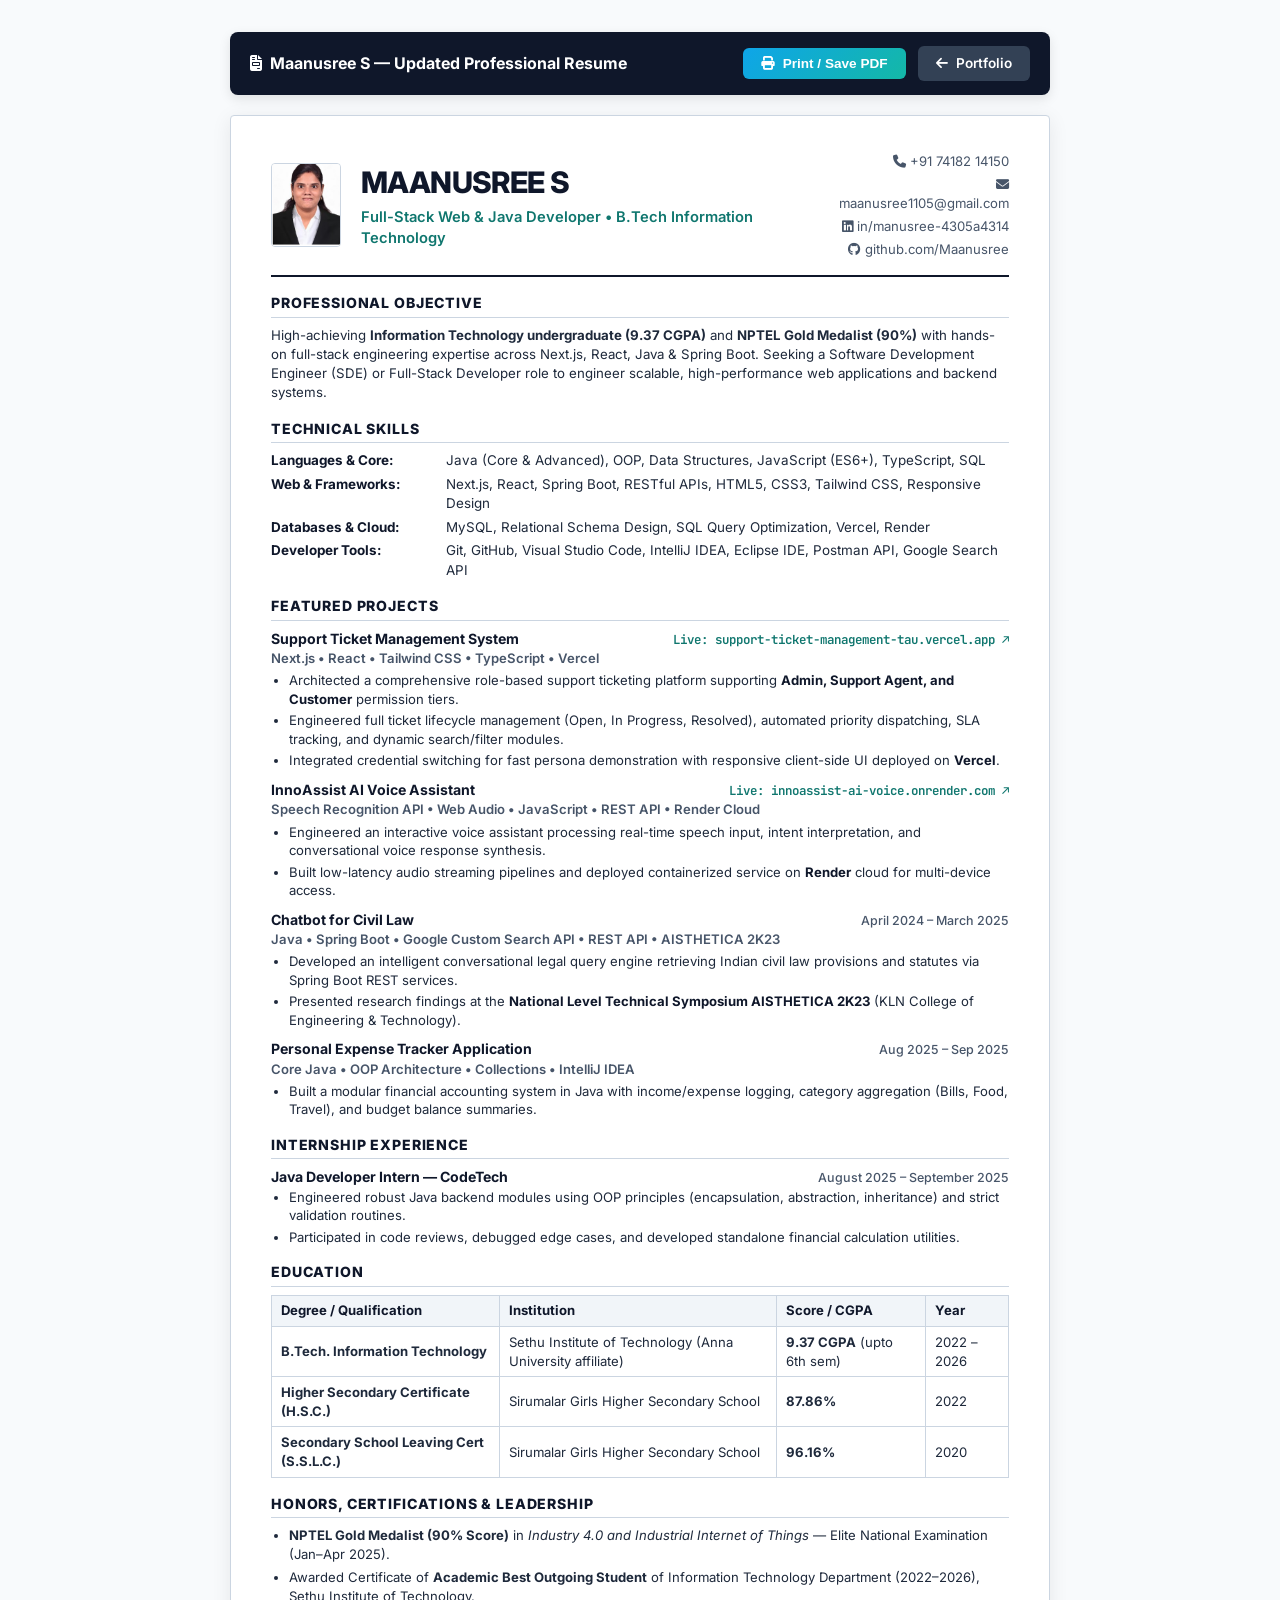
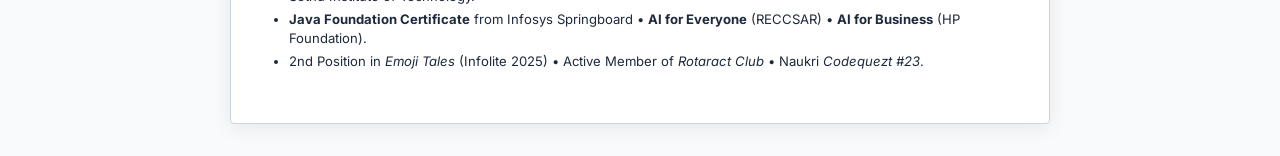
==== resume.html @ 2fc5719e "Add portfolio website" ====
<!DOCTYPE html>
<html lang="en">
<head>
  <meta charset="UTF-8">
  <meta name="viewport" content="width=device-width, initial-scale=1.0">
  <title>Maanusree S — Resume</title>
  <link rel="icon" type="image/svg+xml" href="assets/favicon.svg">
  <link rel="preconnect" href="https://fonts.googleapis.com">
  <link rel="preconnect" href="https://fonts.gstatic.com" crossorigin>
  <link href="https://fonts.googleapis.com/css2?family=Inter:wght@300;400;500;600;700;800&family=JetBrains+Mono:wght@400;500;600&display=swap" rel="stylesheet">
  <link rel="stylesheet" href="https://cdnjs.cloudflare.com/ajax/libs/font-awesome/6.5.1/css/all.min.css">
  <style>
    :root {
      --primary: #0f172a;
      --accent: #0f766e;
      --text: #1e293b;
      --text-muted: #475569;
      --border: #cbd5e1;
      --bg: #f8fafc;
      --paper-bg: #ffffff;
    }

    * {
      box-sizing: border-box;
      margin: 0;
      padding: 0;
    }

    body {
      font-family: 'Inter', system-ui, -apple-system, sans-serif;
      background-color: var(--bg);
      color: var(--text);
      line-height: 1.45;
      padding: 2rem 1rem;
    }

    .toolbar {
      max-width: 820px;
      margin: 0 auto 1.25rem auto;
      display: flex;
      justify-content: space-between;
      align-items: center;
      background: #0f172a;
      color: #ffffff;
      padding: 0.85rem 1.25rem;
      border-radius: 8px;
      box-shadow: 0 4px 12px rgba(0, 0, 0, 0.1);
    }

    .toolbar h1 {
      font-size: 1rem;
      font-weight: 700;
      display: flex;
      align-items: center;
      gap: 0.5rem;
    }

    .toolbar-btn {
      background: linear-gradient(135deg, #0ea5e9 0%, #14b8a6 100%);
      color: #ffffff;
      border: none;
      padding: 0.5rem 1.15rem;
      border-radius: 6px;
      font-weight: 600;
      font-size: 0.85rem;
      cursor: pointer;
      display: inline-flex;
      align-items: center;
      gap: 0.45rem;
      transition: opacity 0.2s;
      text-decoration: none;
    }

    .toolbar-btn:hover {
      opacity: 0.9;
    }

    /* Resume A4 Sheet */
    .resume-sheet {
      max-width: 820px;
      margin: 0 auto;
      background: var(--paper-bg);
      padding: 2.25rem 2.5rem;
      box-shadow: 0 4px 20px rgba(0, 0, 0, 0.08);
      border-radius: 4px;
      border: 1px solid var(--border);
    }

    /* Header */
    .header {
      display: flex;
      justify-content: space-between;
      align-items: center;
      border-bottom: 2px solid var(--primary);
      padding-bottom: 1rem;
      margin-bottom: 1rem;
    }

    .header-left {
      display: flex;
      align-items: center;
      gap: 1.25rem;
    }

    .header-photo {
      width: 72px;
      height: 84px;
      object-fit: cover;
      object-position: center top;
      border-radius: 4px;
      border: 1.5px solid var(--border);
    }

    .name {
      font-size: 1.85rem;
      font-weight: 800;
      color: var(--primary);
      letter-spacing: -0.02em;
    }

    .subtitle {
      font-size: 0.92rem;
      font-weight: 600;
      color: var(--accent);
      margin-top: 0.15rem;
    }

    .contact-block {
      text-align: right;
      font-size: 0.82rem;
      color: var(--text-muted);
      display: flex;
      flex-direction: column;
      gap: 0.25rem;
    }

    .contact-block a {
      color: inherit;
      text-decoration: none;
    }

    .contact-block a:hover {
      color: var(--accent);
    }

    /* Section Styling */
    .section {
      margin-bottom: 1rem;
    }

    .section-title {
      font-size: 0.88rem;
      font-weight: 800;
      text-transform: uppercase;
      letter-spacing: 0.06em;
      color: var(--primary);
      border-bottom: 1px solid var(--border);
      padding-bottom: 0.2rem;
      margin-bottom: 0.5rem;
      display: flex;
      justify-content: space-between;
    }

    /* Technical Skills Table */
    .skills-grid {
      display: flex;
      flex-direction: column;
      gap: 0.25rem;
      font-size: 0.84rem;
    }

    .skill-row {
      display: flex;
    }

    .skill-category {
      width: 175px;
      font-weight: 700;
      color: var(--primary);
      flex-shrink: 0;
    }

    .skill-items {
      color: var(--text);
    }

    /* Entries (Projects, Experience, Education) */
    .entry {
      margin-bottom: 0.65rem;
    }

    .entry:last-child {
      margin-bottom: 0;
    }

    .entry-header {
      display: flex;
      justify-content: space-between;
      align-items: baseline;
      font-size: 0.88rem;
    }

    .entry-title {
      font-weight: 700;
      color: var(--primary);
    }

    .entry-link {
      font-size: 0.78rem;
      font-family: 'JetBrains Mono', monospace;
      color: var(--accent);
      text-decoration: none;
      font-weight: 600;
    }

    .entry-link:hover {
      text-decoration: underline;
    }

    .entry-date {
      font-size: 0.78rem;
      color: var(--text-muted);
      font-weight: 500;
    }

    .entry-subtitle {
      font-size: 0.82rem;
      font-weight: 600;
      color: var(--text-muted);
      margin-bottom: 0.2rem;
    }

    .bullet-list {
      padding-left: 1.15rem;
      font-size: 0.82rem;
      color: var(--text);
      display: flex;
      flex-direction: column;
      gap: 0.2rem;
    }

    .bullet-list li {
      line-height: 1.4;
    }

    .bullet-list strong {
      color: var(--primary);
    }

    /* Education Table */
    .edu-table {
      width: 100%;
      border-collapse: collapse;
      font-size: 0.82rem;
      margin-top: 0.25rem;
    }

    .edu-table th, .edu-table td {
      border: 1px solid var(--border);
      padding: 0.35rem 0.55rem;
      text-align: left;
    }

    .edu-table th {
      background: #f1f5f9;
      font-weight: 700;
      color: var(--primary);
    }

    /* Honors List */
    .honors-list {
      padding-left: 1.15rem;
      font-size: 0.82rem;
      display: flex;
      flex-direction: column;
      gap: 0.25rem;
    }

    @media print {
      body {
        background: transparent !important;
        padding: 0 !important;
      }

      .toolbar {
        display: none !important;
      }

      .resume-sheet {
        max-width: 100% !important;
        box-shadow: none !important;
        border: none !important;
        padding: 0 !important;
      }
    }
  </style>
</head>
<body>

  <div class="toolbar">
    <h1><i class="fa-solid fa-file-invoice"></i> Maanusree S — Updated Professional Resume</h1>
    <div>
      <button class="toolbar-btn" onclick="window.print()"><i class="fa-solid fa-print"></i> Print / Save PDF</button>
      <a href="index.html" class="toolbar-btn" style="background:#334155; margin-left:0.5rem;"><i class="fa-solid fa-arrow-left"></i> Portfolio</a>
    </div>
  </div>

  <div class="resume-sheet" id="resume">
    <!-- Header -->
    <header class="header">
      <div class="header-left">
        <img src="assets/profile.jpg" alt="Maanusree S" class="header-photo" onerror="this.style.display='none';">
        <div>
          <h1 class="name">MAANUSREE S</h1>
          <p class="subtitle">Full-Stack Web &amp; Java Developer &bull; B.Tech Information Technology</p>
        </div>
      </div>
      <div class="contact-block">
        <div><i class="fa-solid fa-phone"></i> +91 74182 14150</div>
        <div><i class="fa-solid fa-envelope"></i> <a href="mailto:maanusree1105@gmail.com">maanusree1105@gmail.com</a></div>
        <div><i class="fa-brands fa-linkedin"></i> <a href="https://www.linkedin.com/in/manusree-4305a4314" target="_blank">in/manusree-4305a4314</a></div>
        <div><i class="fa-brands fa-github"></i> <a href="https://github.com/Maanusree" target="_blank">github.com/Maanusree</a></div>
      </div>
    </header>

    <!-- Professional Summary -->
    <section class="section">
      <h2 class="section-title">Professional Objective</h2>
      <p style="font-size: 0.83rem; color: var(--text);">
        High-achieving <strong>Information Technology undergraduate (9.37 CGPA)</strong> and <strong>NPTEL Gold Medalist (90%)</strong> with hands-on full-stack engineering expertise across Next.js, React, Java &amp; Spring Boot. Seeking a Software Development Engineer (SDE) or Full-Stack Developer role to engineer scalable, high-performance web applications and backend systems.
      </p>
    </section>

    <!-- Technical Skills -->
    <section class="section">
      <h2 class="section-title">Technical Skills</h2>
      <div class="skills-grid">
        <div class="skill-row">
          <span class="skill-category">Languages &amp; Core:</span>
          <span class="skill-items">Java (Core &amp; Advanced), OOP, Data Structures, JavaScript (ES6+), TypeScript, SQL</span>
        </div>
        <div class="skill-row">
          <span class="skill-category">Web &amp; Frameworks:</span>
          <span class="skill-items">Next.js, React, Spring Boot, RESTful APIs, HTML5, CSS3, Tailwind CSS, Responsive Design</span>
        </div>
        <div class="skill-row">
          <span class="skill-category">Databases &amp; Cloud:</span>
          <span class="skill-items">MySQL, Relational Schema Design, SQL Query Optimization, Vercel, Render</span>
        </div>
        <div class="skill-row">
          <span class="skill-category">Developer Tools:</span>
          <span class="skill-items">Git, GitHub, Visual Studio Code, IntelliJ IDEA, Eclipse IDE, Postman API, Google Search API</span>
        </div>
      </div>
    </section>

    <!-- Featured Projects -->
    <section class="section">
      <h2 class="section-title">Featured Projects</h2>

      <!-- Project 1 -->
      <div class="entry">
        <div class="entry-header">
          <span class="entry-title">Support Ticket Management System</span>
          <a href="https://support-ticket-management-tau.vercel.app/" target="_blank" class="entry-link">Live: support-ticket-management-tau.vercel.app &nearr;</a>
        </div>
        <div class="entry-subtitle">Next.js &bull; React &bull; Tailwind CSS &bull; TypeScript &bull; Vercel</div>
        <ul class="bullet-list">
          <li>Architected a comprehensive role-based support ticketing platform supporting <strong>Admin, Support Agent, and Customer</strong> permission tiers.</li>
          <li>Engineered full ticket lifecycle management (Open, In Progress, Resolved), automated priority dispatching, SLA tracking, and dynamic search/filter modules.</li>
          <li>Integrated credential switching for fast persona demonstration with responsive client-side UI deployed on <strong>Vercel</strong>.</li>
        </ul>
      </div>

      <!-- Project 2 -->
      <div class="entry">
        <div class="entry-header">
          <span class="entry-title">InnoAssist AI Voice Assistant</span>
          <a href="https://innoassist-ai-voice.onrender.com" target="_blank" class="entry-link">Live: innoassist-ai-voice.onrender.com &nearr;</a>
        </div>
        <div class="entry-subtitle">Speech Recognition API &bull; Web Audio &bull; JavaScript &bull; REST API &bull; Render Cloud</div>
        <ul class="bullet-list">
          <li>Engineered an interactive voice assistant processing real-time speech input, intent interpretation, and conversational voice response synthesis.</li>
          <li>Built low-latency audio streaming pipelines and deployed containerized service on <strong>Render</strong> cloud for multi-device access.</li>
        </ul>
      </div>

      <!-- Project 3 -->
      <div class="entry">
        <div class="entry-header">
          <span class="entry-title">Chatbot for Civil Law</span>
          <span class="entry-date">April 2024 &ndash; March 2025</span>
        </div>
        <div class="entry-subtitle">Java &bull; Spring Boot &bull; Google Custom Search API &bull; REST API &bull; AISTHETICA 2K23</div>
        <ul class="bullet-list">
          <li>Developed an intelligent conversational legal query engine retrieving Indian civil law provisions and statutes via Spring Boot REST services.</li>
          <li>Presented research findings at the <strong>National Level Technical Symposium AISTHETICA 2K23</strong> (KLN College of Engineering &amp; Technology).</li>
        </ul>
      </div>

      <!-- Project 4 -->
      <div class="entry">
        <div class="entry-header">
          <span class="entry-title">Personal Expense Tracker Application</span>
          <span class="entry-date">Aug 2025 &ndash; Sep 2025</span>
        </div>
        <div class="entry-subtitle">Core Java &bull; OOP Architecture &bull; Collections &bull; IntelliJ IDEA</div>
        <ul class="bullet-list">
          <li>Built a modular financial accounting system in Java with income/expense logging, category aggregation (Bills, Food, Travel), and budget balance summaries.</li>
        </ul>
      </div>
    </section>

    <!-- Work Experience -->
    <section class="section">
      <h2 class="section-title">Internship Experience</h2>
      <div class="entry">
        <div class="entry-header">
          <span class="entry-title">Java Developer Intern &mdash; CodeTech</span>
          <span class="entry-date">August 2025 &ndash; September 2025</span>
        </div>
        <ul class="bullet-list">
          <li>Engineered robust Java backend modules using OOP principles (encapsulation, abstraction, inheritance) and strict validation routines.</li>
          <li>Participated in code reviews, debugged edge cases, and developed standalone financial calculation utilities.</li>
        </ul>
      </div>
    </section>

    <!-- Education -->
    <section class="section">
      <h2 class="section-title">Education</h2>
      <table class="edu-table">
        <thead>
          <tr>
            <th>Degree / Qualification</th>
            <th>Institution</th>
            <th>Score / CGPA</th>
            <th>Year</th>
          </tr>
        </thead>
        <tbody>
          <tr>
            <td><strong>B.Tech. Information Technology</strong></td>
            <td>Sethu Institute of Technology (Anna University affiliate)</td>
            <td><strong>9.37 CGPA</strong> (upto 6th sem)</td>
            <td>2022 &ndash; 2026</td>
          </tr>
          <tr>
            <td><strong>Higher Secondary Certificate (H.S.C.)</strong></td>
            <td>Sirumalar Girls Higher Secondary School</td>
            <td><strong>87.86%</strong></td>
            <td>2022</td>
          </tr>
          <tr>
            <td><strong>Secondary School Leaving Cert (S.S.L.C.)</strong></td>
            <td>Sirumalar Girls Higher Secondary School</td>
            <td><strong>96.16%</strong></td>
            <td>2020</td>
          </tr>
        </tbody>
      </table>
    </section>

    <!-- Honors & Certifications -->
    <section class="section">
      <h2 class="section-title">Honors, Certifications &amp; Leadership</h2>
      <ul class="honors-list">
        <li><strong>NPTEL Gold Medalist (90% Score)</strong> in <em>Industry 4.0 and Industrial Internet of Things</em> &mdash; Elite National Examination (Jan&ndash;Apr 2025).</li>
        <li>Awarded Certificate of <strong>Academic Best Outgoing Student</strong> of Information Technology Department (2022&ndash;2026), Sethu Institute of Technology.</li>
        <li><strong>Java Foundation Certificate</strong> from Infosys Springboard &bull; <strong>AI for Everyone</strong> (RECCSAR) &bull; <strong>AI for Business</strong> (HP Foundation).</li>
        <li>2nd Position in <em>Emoji Tales</em> (Infolite 2025) &bull; Active Member of <em>Rotaract Club</em> &bull; Naukri <em>Codequezt #23</em>.</li>
      </ul>
    </section>
  </div>

</body>
</html>
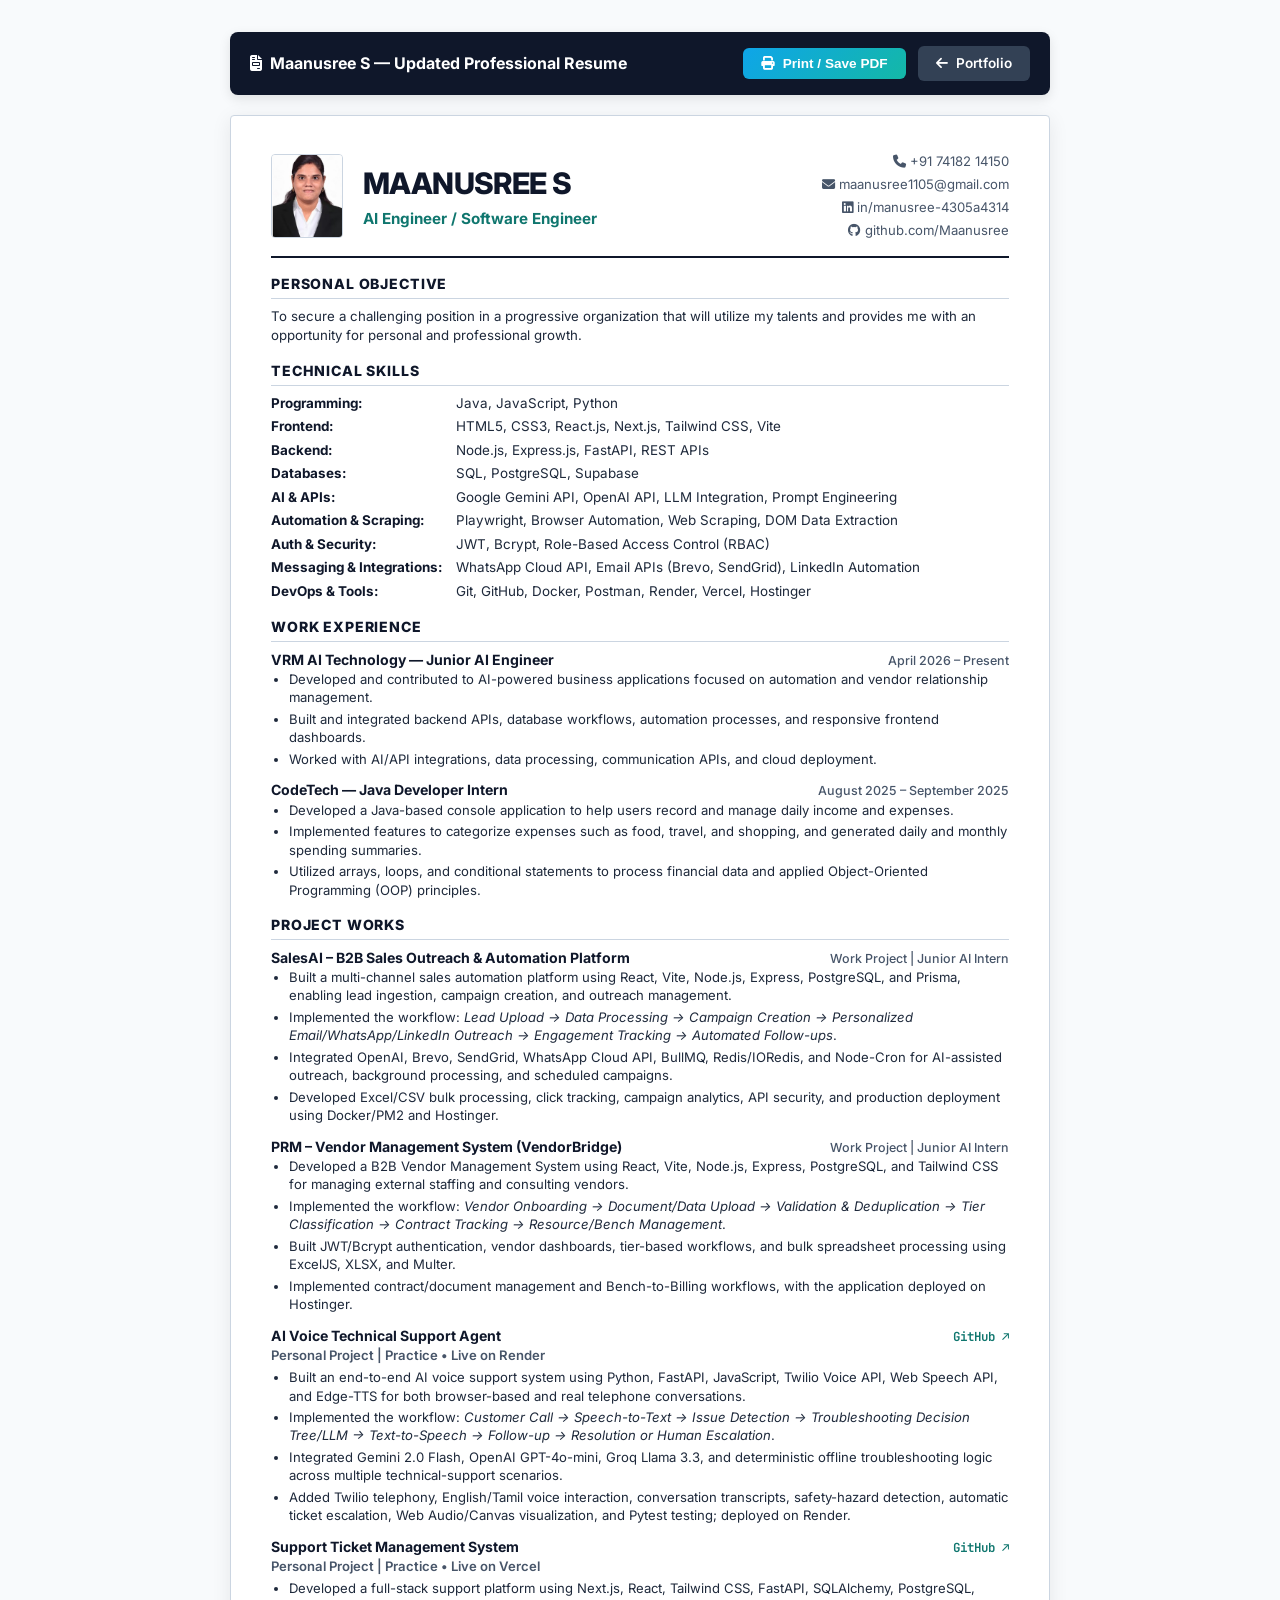
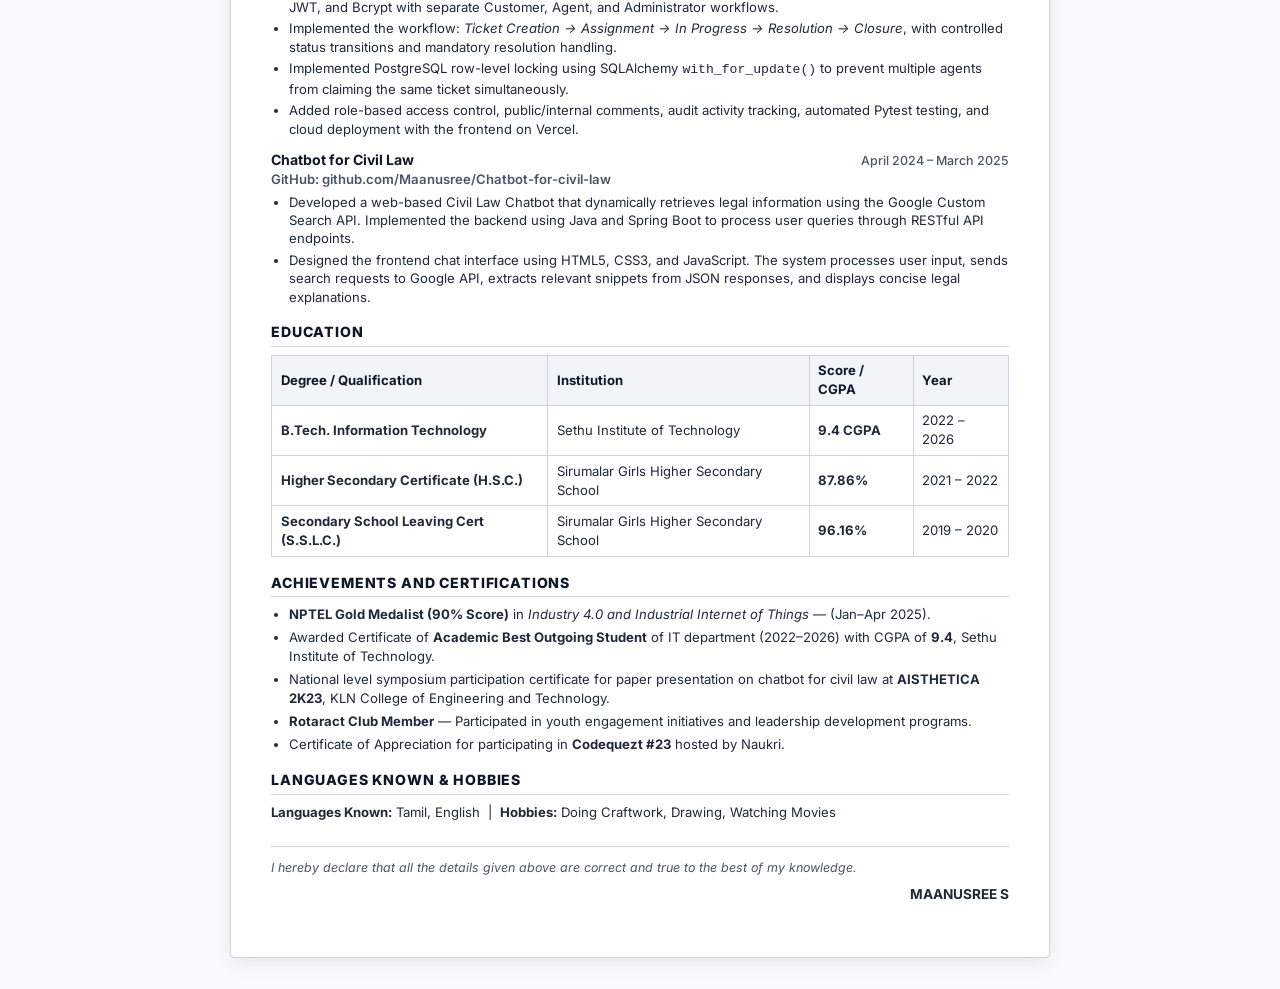
==== commit 82989cb3: "Update portfolio and resume with Junior AI Engineer experience, SalesAI, VendorBridge, and updated s" ====
--- a/resume.html
+++ b/resume.html
@@ -119,8 +119,8 @@
     }
 
     .subtitle {
-      font-size: 0.92rem;
-      font-weight: 600;
+      font-size: 0.95rem;
+      font-weight: 700;
       color: var(--accent);
       margin-top: 0.15rem;
     }
@@ -174,7 +174,7 @@
     }
 
     .skill-category {
-      width: 175px;
+      width: 185px;
       font-weight: 700;
       color: var(--primary);
       flex-shrink: 0;
@@ -186,7 +186,7 @@
 
     /* Entries (Projects, Experience, Education) */
     .entry {
-      margin-bottom: 0.65rem;
+      margin-bottom: 0.75rem;
     }
 
     .entry:last-child {
@@ -312,7 +312,7 @@
         <img src="assets/profile.jpg" alt="Maanusree S" class="header-photo" onerror="this.style.display='none';">
         <div>
           <h1 class="name">MAANUSREE S</h1>
-          <p class="subtitle">Full-Stack Web &amp; Java Developer &bull; B.Tech Information Technology</p>
+          <p class="subtitle">AI Engineer / Software Engineer</p>
         </div>
       </div>
       <div class="contact-block">
@@ -323,11 +323,11 @@
       </div>
     </header>
 
-    <!-- Professional Summary -->
-    <section class="section">
-      <h2 class="section-title">Professional Objective</h2>
+    <!-- Personal Objective -->
+    <section class="section">
+      <h2 class="section-title">Personal Objective</h2>
       <p style="font-size: 0.83rem; color: var(--text);">
-        High-achieving <strong>Information Technology undergraduate (9.37 CGPA)</strong> and <strong>NPTEL Gold Medalist (90%)</strong> with hands-on full-stack engineering expertise across Next.js, React, Java &amp; Spring Boot. Seeking a Software Development Engineer (SDE) or Full-Stack Developer role to engineer scalable, high-performance web applications and backend systems.
+        To secure a challenging position in a progressive organization that will utilize my talents and provides me with an opportunity for personal and professional growth.
       </p>
     </section>
 
@@ -336,92 +336,145 @@
       <h2 class="section-title">Technical Skills</h2>
       <div class="skills-grid">
         <div class="skill-row">
-          <span class="skill-category">Languages &amp; Core:</span>
-          <span class="skill-items">Java (Core &amp; Advanced), OOP, Data Structures, JavaScript (ES6+), TypeScript, SQL</span>
-        </div>
-        <div class="skill-row">
-          <span class="skill-category">Web &amp; Frameworks:</span>
-          <span class="skill-items">Next.js, React, Spring Boot, RESTful APIs, HTML5, CSS3, Tailwind CSS, Responsive Design</span>
-        </div>
-        <div class="skill-row">
-          <span class="skill-category">Databases &amp; Cloud:</span>
-          <span class="skill-items">MySQL, Relational Schema Design, SQL Query Optimization, Vercel, Render</span>
-        </div>
-        <div class="skill-row">
-          <span class="skill-category">Developer Tools:</span>
-          <span class="skill-items">Git, GitHub, Visual Studio Code, IntelliJ IDEA, Eclipse IDE, Postman API, Google Search API</span>
-        </div>
-      </div>
-    </section>
-
-    <!-- Featured Projects -->
-    <section class="section">
-      <h2 class="section-title">Featured Projects</h2>
-
-      <!-- Project 1 -->
+          <span class="skill-category">Programming:</span>
+          <span class="skill-items">Java, JavaScript, Python</span>
+        </div>
+        <div class="skill-row">
+          <span class="skill-category">Frontend:</span>
+          <span class="skill-items">HTML5, CSS3, React.js, Next.js, Tailwind CSS, Vite</span>
+        </div>
+        <div class="skill-row">
+          <span class="skill-category">Backend:</span>
+          <span class="skill-items">Node.js, Express.js, FastAPI, REST APIs</span>
+        </div>
+        <div class="skill-row">
+          <span class="skill-category">Databases:</span>
+          <span class="skill-items">SQL, PostgreSQL, Supabase</span>
+        </div>
+        <div class="skill-row">
+          <span class="skill-category">AI &amp; APIs:</span>
+          <span class="skill-items">Google Gemini API, OpenAI API, LLM Integration, Prompt Engineering</span>
+        </div>
+        <div class="skill-row">
+          <span class="skill-category">Automation &amp; Scraping:</span>
+          <span class="skill-items">Playwright, Browser Automation, Web Scraping, DOM Data Extraction</span>
+        </div>
+        <div class="skill-row">
+          <span class="skill-category">Auth &amp; Security:</span>
+          <span class="skill-items">JWT, Bcrypt, Role-Based Access Control (RBAC)</span>
+        </div>
+        <div class="skill-row">
+          <span class="skill-category">Messaging &amp; Integrations:</span>
+          <span class="skill-items">WhatsApp Cloud API, Email APIs (Brevo, SendGrid), LinkedIn Automation</span>
+        </div>
+        <div class="skill-row">
+          <span class="skill-category">DevOps &amp; Tools:</span>
+          <span class="skill-items">Git, GitHub, Docker, Postman, Render, Vercel, Hostinger</span>
+        </div>
+      </div>
+    </section>
+
+    <!-- Work Experience -->
+    <section class="section">
+      <h2 class="section-title">Work Experience</h2>
+
+      <div class="entry">
+        <div class="entry-header">
+          <span class="entry-title">VRM AI Technology &mdash; Junior AI Engineer</span>
+          <span class="entry-date">April 2026 &ndash; Present</span>
+        </div>
+        <ul class="bullet-list">
+          <li>Developed and contributed to AI-powered business applications focused on automation and vendor relationship management.</li>
+          <li>Built and integrated backend APIs, database workflows, automation processes, and responsive frontend dashboards.</li>
+          <li>Worked with AI/API integrations, data processing, communication APIs, and cloud deployment.</li>
+        </ul>
+      </div>
+
+      <div class="entry">
+        <div class="entry-header">
+          <span class="entry-title">CodeTech &mdash; Java Developer Intern</span>
+          <span class="entry-date">August 2025 &ndash; September 2025</span>
+        </div>
+        <ul class="bullet-list">
+          <li>Developed a Java-based console application to help users record and manage daily income and expenses.</li>
+          <li>Implemented features to categorize expenses such as food, travel, and shopping, and generated daily and monthly spending summaries.</li>
+          <li>Utilized arrays, loops, and conditional statements to process financial data and applied Object-Oriented Programming (OOP) principles.</li>
+        </ul>
+      </div>
+    </section>
+
+    <!-- Project Works -->
+    <section class="section">
+      <h2 class="section-title">Project Works</h2>
+
+      <!-- Project 1: SalesAI -->
+      <div class="entry">
+        <div class="entry-header">
+          <span class="entry-title">SalesAI &ndash; B2B Sales Outreach &amp; Automation Platform</span>
+          <span class="entry-date">Work Project | Junior AI Intern</span>
+        </div>
+        <ul class="bullet-list">
+          <li>Built a multi-channel sales automation platform using React, Vite, Node.js, Express, PostgreSQL, and Prisma, enabling lead ingestion, campaign creation, and outreach management.</li>
+          <li>Implemented the workflow: <em>Lead Upload &rarr; Data Processing &rarr; Campaign Creation &rarr; Personalized Email/WhatsApp/LinkedIn Outreach &rarr; Engagement Tracking &rarr; Automated Follow-ups</em>.</li>
+          <li>Integrated OpenAI, Brevo, SendGrid, WhatsApp Cloud API, BullMQ, Redis/IORedis, and Node-Cron for AI-assisted outreach, background processing, and scheduled campaigns.</li>
+          <li>Developed Excel/CSV bulk processing, click tracking, campaign analytics, API security, and production deployment using Docker/PM2 and Hostinger.</li>
+        </ul>
+      </div>
+
+      <!-- Project 2: PRM VendorBridge -->
+      <div class="entry">
+        <div class="entry-header">
+          <span class="entry-title">PRM &ndash; Vendor Management System (VendorBridge)</span>
+          <span class="entry-date">Work Project | Junior AI Intern</span>
+        </div>
+        <ul class="bullet-list">
+          <li>Developed a B2B Vendor Management System using React, Vite, Node.js, Express, PostgreSQL, and Tailwind CSS for managing external staffing and consulting vendors.</li>
+          <li>Implemented the workflow: <em>Vendor Onboarding &rarr; Document/Data Upload &rarr; Validation &amp; Deduplication &rarr; Tier Classification &rarr; Contract Tracking &rarr; Resource/Bench Management</em>.</li>
+          <li>Built JWT/Bcrypt authentication, vendor dashboards, tier-based workflows, and bulk spreadsheet processing using ExcelJS, XLSX, and Multer.</li>
+          <li>Implemented contract/document management and Bench-to-Billing workflows, with the application deployed on Hostinger.</li>
+        </ul>
+      </div>
+
+      <!-- Project 3: AI Voice Agent -->
+      <div class="entry">
+        <div class="entry-header">
+          <span class="entry-title">AI Voice Technical Support Agent</span>
+          <a href="https://github.com/Maanusree/ai-voice-technical-support" target="_blank" class="entry-link">GitHub &nearr;</a>
+        </div>
+        <div class="entry-subtitle">Personal Project | Practice &bull; Live on Render</div>
+        <ul class="bullet-list">
+          <li>Built an end-to-end AI voice support system using Python, FastAPI, JavaScript, Twilio Voice API, Web Speech API, and Edge-TTS for both browser-based and real telephone conversations.</li>
+          <li>Implemented the workflow: <em>Customer Call &rarr; Speech-to-Text &rarr; Issue Detection &rarr; Troubleshooting Decision Tree/LLM &rarr; Text-to-Speech &rarr; Follow-up &rarr; Resolution or Human Escalation</em>.</li>
+          <li>Integrated Gemini 2.0 Flash, OpenAI GPT-4o-mini, Groq Llama 3.3, and deterministic offline troubleshooting logic across multiple technical-support scenarios.</li>
+          <li>Added Twilio telephony, English/Tamil voice interaction, conversation transcripts, safety-hazard detection, automatic ticket escalation, Web Audio/Canvas visualization, and Pytest testing; deployed on Render.</li>
+        </ul>
+      </div>
+
+      <!-- Project 4: Support Ticket System -->
       <div class="entry">
         <div class="entry-header">
           <span class="entry-title">Support Ticket Management System</span>
-          <a href="https://support-ticket-management-tau.vercel.app/" target="_blank" class="entry-link">Live: support-ticket-management-tau.vercel.app &nearr;</a>
-        </div>
-        <div class="entry-subtitle">Next.js &bull; React &bull; Tailwind CSS &bull; TypeScript &bull; Vercel</div>
-        <ul class="bullet-list">
-          <li>Architected a comprehensive role-based support ticketing platform supporting <strong>Admin, Support Agent, and Customer</strong> permission tiers.</li>
-          <li>Engineered full ticket lifecycle management (Open, In Progress, Resolved), automated priority dispatching, SLA tracking, and dynamic search/filter modules.</li>
-          <li>Integrated credential switching for fast persona demonstration with responsive client-side UI deployed on <strong>Vercel</strong>.</li>
-        </ul>
-      </div>
-
-      <!-- Project 2 -->
-      <div class="entry">
-        <div class="entry-header">
-          <span class="entry-title">InnoAssist AI Voice Assistant</span>
-          <a href="https://innoassist-ai-voice.onrender.com" target="_blank" class="entry-link">Live: innoassist-ai-voice.onrender.com &nearr;</a>
-        </div>
-        <div class="entry-subtitle">Speech Recognition API &bull; Web Audio &bull; JavaScript &bull; REST API &bull; Render Cloud</div>
-        <ul class="bullet-list">
-          <li>Engineered an interactive voice assistant processing real-time speech input, intent interpretation, and conversational voice response synthesis.</li>
-          <li>Built low-latency audio streaming pipelines and deployed containerized service on <strong>Render</strong> cloud for multi-device access.</li>
-        </ul>
-      </div>
-
-      <!-- Project 3 -->
+          <a href="https://github.com/Maanusree/support-ticket-management" target="_blank" class="entry-link">GitHub &nearr;</a>
+        </div>
+        <div class="entry-subtitle">Personal Project | Practice &bull; Live on Vercel</div>
+        <ul class="bullet-list">
+          <li>Developed a full-stack support platform using Next.js, React, Tailwind CSS, FastAPI, SQLAlchemy, PostgreSQL, JWT, and Bcrypt with separate Customer, Agent, and Administrator workflows.</li>
+          <li>Implemented the workflow: <em>Ticket Creation &rarr; Assignment &rarr; In Progress &rarr; Resolution &rarr; Closure</em>, with controlled status transitions and mandatory resolution handling.</li>
+          <li>Implemented PostgreSQL row-level locking using SQLAlchemy <code>with_for_update()</code> to prevent multiple agents from claiming the same ticket simultaneously.</li>
+          <li>Added role-based access control, public/internal comments, audit activity tracking, automated Pytest testing, and cloud deployment with the frontend on Vercel.</li>
+        </ul>
+      </div>
+
+      <!-- Project 5: Chatbot for Civil Law -->
       <div class="entry">
         <div class="entry-header">
           <span class="entry-title">Chatbot for Civil Law</span>
           <span class="entry-date">April 2024 &ndash; March 2025</span>
         </div>
-        <div class="entry-subtitle">Java &bull; Spring Boot &bull; Google Custom Search API &bull; REST API &bull; AISTHETICA 2K23</div>
-        <ul class="bullet-list">
-          <li>Developed an intelligent conversational legal query engine retrieving Indian civil law provisions and statutes via Spring Boot REST services.</li>
-          <li>Presented research findings at the <strong>National Level Technical Symposium AISTHETICA 2K23</strong> (KLN College of Engineering &amp; Technology).</li>
-        </ul>
-      </div>
-
-      <!-- Project 4 -->
-      <div class="entry">
-        <div class="entry-header">
-          <span class="entry-title">Personal Expense Tracker Application</span>
-          <span class="entry-date">Aug 2025 &ndash; Sep 2025</span>
-        </div>
-        <div class="entry-subtitle">Core Java &bull; OOP Architecture &bull; Collections &bull; IntelliJ IDEA</div>
-        <ul class="bullet-list">
-          <li>Built a modular financial accounting system in Java with income/expense logging, category aggregation (Bills, Food, Travel), and budget balance summaries.</li>
-        </ul>
-      </div>
-    </section>
-
-    <!-- Work Experience -->
-    <section class="section">
-      <h2 class="section-title">Internship Experience</h2>
-      <div class="entry">
-        <div class="entry-header">
-          <span class="entry-title">Java Developer Intern &mdash; CodeTech</span>
-          <span class="entry-date">August 2025 &ndash; September 2025</span>
-        </div>
-        <ul class="bullet-list">
-          <li>Engineered robust Java backend modules using OOP principles (encapsulation, abstraction, inheritance) and strict validation routines.</li>
-          <li>Participated in code reviews, debugged edge cases, and developed standalone financial calculation utilities.</li>
+        <div class="entry-subtitle">GitHub: github.com/Maanusree/Chatbot-for-civil-law</div>
+        <ul class="bullet-list">
+          <li>Developed a web-based Civil Law Chatbot that dynamically retrieves legal information using the Google Custom Search API. Implemented the backend using Java and Spring Boot to process user queries through RESTful API endpoints.</li>
+          <li>Designed the frontend chat interface using HTML5, CSS3, and JavaScript. The system processes user input, sends search requests to Google API, extracts relevant snippets from JSON responses, and displays concise legal explanations.</li>
         </ul>
       </div>
     </section>
@@ -441,21 +494,21 @@
         <tbody>
           <tr>
             <td><strong>B.Tech. Information Technology</strong></td>
-            <td>Sethu Institute of Technology (Anna University affiliate)</td>
-            <td><strong>9.37 CGPA</strong> (upto 6th sem)</td>
+            <td>Sethu Institute of Technology</td>
+            <td><strong>9.4 CGPA</strong></td>
             <td>2022 &ndash; 2026</td>
           </tr>
           <tr>
             <td><strong>Higher Secondary Certificate (H.S.C.)</strong></td>
             <td>Sirumalar Girls Higher Secondary School</td>
             <td><strong>87.86%</strong></td>
-            <td>2022</td>
+            <td>2021 &ndash; 2022</td>
           </tr>
           <tr>
             <td><strong>Secondary School Leaving Cert (S.S.L.C.)</strong></td>
             <td>Sirumalar Girls Higher Secondary School</td>
             <td><strong>96.16%</strong></td>
-            <td>2020</td>
+            <td>2019 &ndash; 2020</td>
           </tr>
         </tbody>
       </table>
@@ -463,13 +516,33 @@
 
     <!-- Honors & Certifications -->
     <section class="section">
-      <h2 class="section-title">Honors, Certifications &amp; Leadership</h2>
+      <h2 class="section-title">Achievements and Certifications</h2>
       <ul class="honors-list">
-        <li><strong>NPTEL Gold Medalist (90% Score)</strong> in <em>Industry 4.0 and Industrial Internet of Things</em> &mdash; Elite National Examination (Jan&ndash;Apr 2025).</li>
-        <li>Awarded Certificate of <strong>Academic Best Outgoing Student</strong> of Information Technology Department (2022&ndash;2026), Sethu Institute of Technology.</li>
-        <li><strong>Java Foundation Certificate</strong> from Infosys Springboard &bull; <strong>AI for Everyone</strong> (RECCSAR) &bull; <strong>AI for Business</strong> (HP Foundation).</li>
-        <li>2nd Position in <em>Emoji Tales</em> (Infolite 2025) &bull; Active Member of <em>Rotaract Club</em> &bull; Naukri <em>Codequezt #23</em>.</li>
+        <li><strong>NPTEL Gold Medalist (90% Score)</strong> in <em>Industry 4.0 and Industrial Internet of Things</em> &mdash; (Jan&ndash;Apr 2025).</li>
+        <li>Awarded Certificate of <strong>Academic Best Outgoing Student</strong> of IT department (2022&ndash;2026) with CGPA of <strong>9.4</strong>, Sethu Institute of Technology.</li>
+        <li>National level symposium participation certificate for paper presentation on chatbot for civil law at <strong>AISTHETICA 2K23</strong>, KLN College of Engineering and Technology.</li>
+        <li><strong>Rotaract Club Member</strong> &mdash; Participated in youth engagement initiatives and leadership development programs.</li>
+        <li>Certificate of Appreciation for participating in <strong>Codequezt #23</strong> hosted by Naukri.</li>
       </ul>
+    </section>
+
+    <!-- Languages Known & Hobbies -->
+    <section class="section">
+      <h2 class="section-title">Languages Known &amp; Hobbies</h2>
+      <p style="font-size: 0.82rem; color: var(--text);">
+        <strong>Languages Known:</strong> Tamil, English &nbsp;|&nbsp; 
+        <strong>Hobbies:</strong> Doing Craftwork, Drawing, Watching Movies
+      </p>
+    </section>
+
+    <!-- Declaration -->
+    <section class="section" style="margin-top: 1.5rem; border-top: 1px solid var(--border); padding-top: 0.75rem;">
+      <p style="font-size: 0.78rem; color: var(--text-muted); font-style: italic;">
+        I hereby declare that all the details given above are correct and true to the best of my knowledge.
+      </p>
+      <div style="text-align: right; margin-top: 0.5rem; font-weight: 700; font-size: 0.85rem;">
+        MAANUSREE S
+      </div>
     </section>
   </div>
 
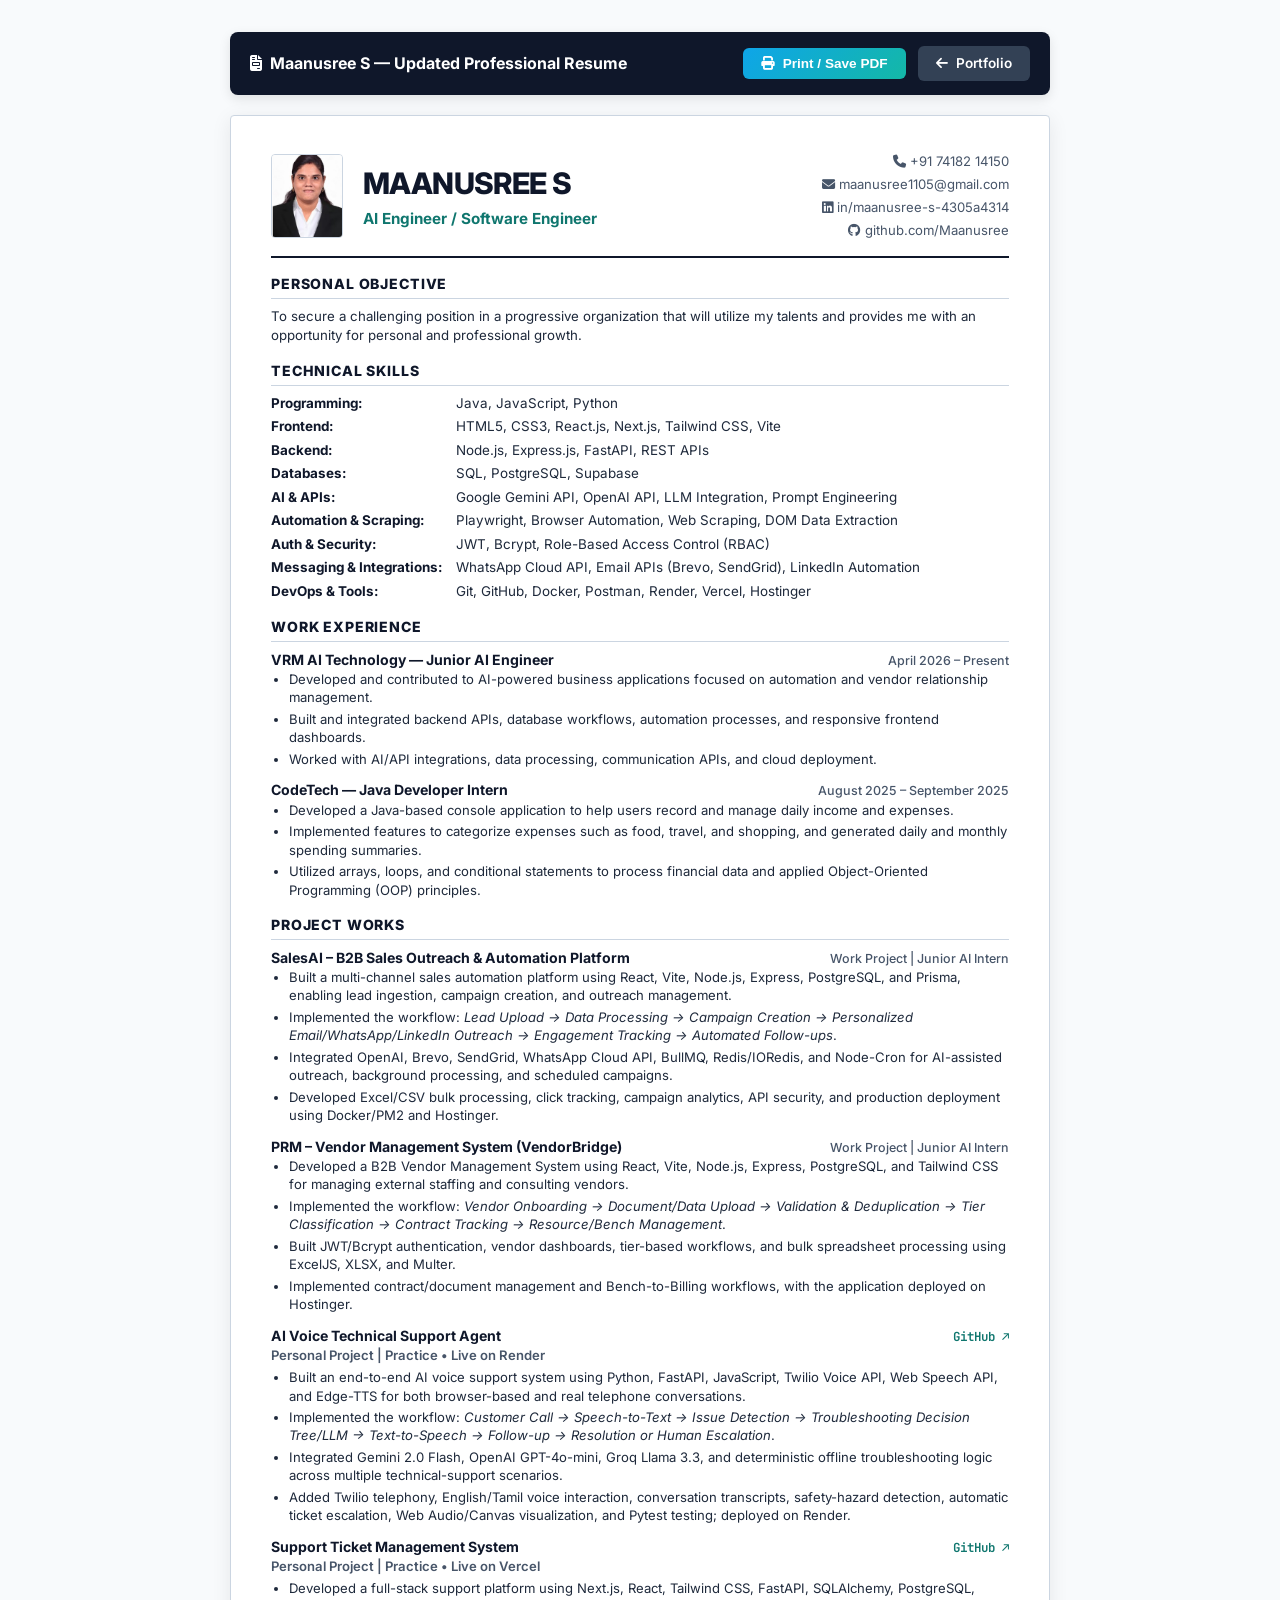
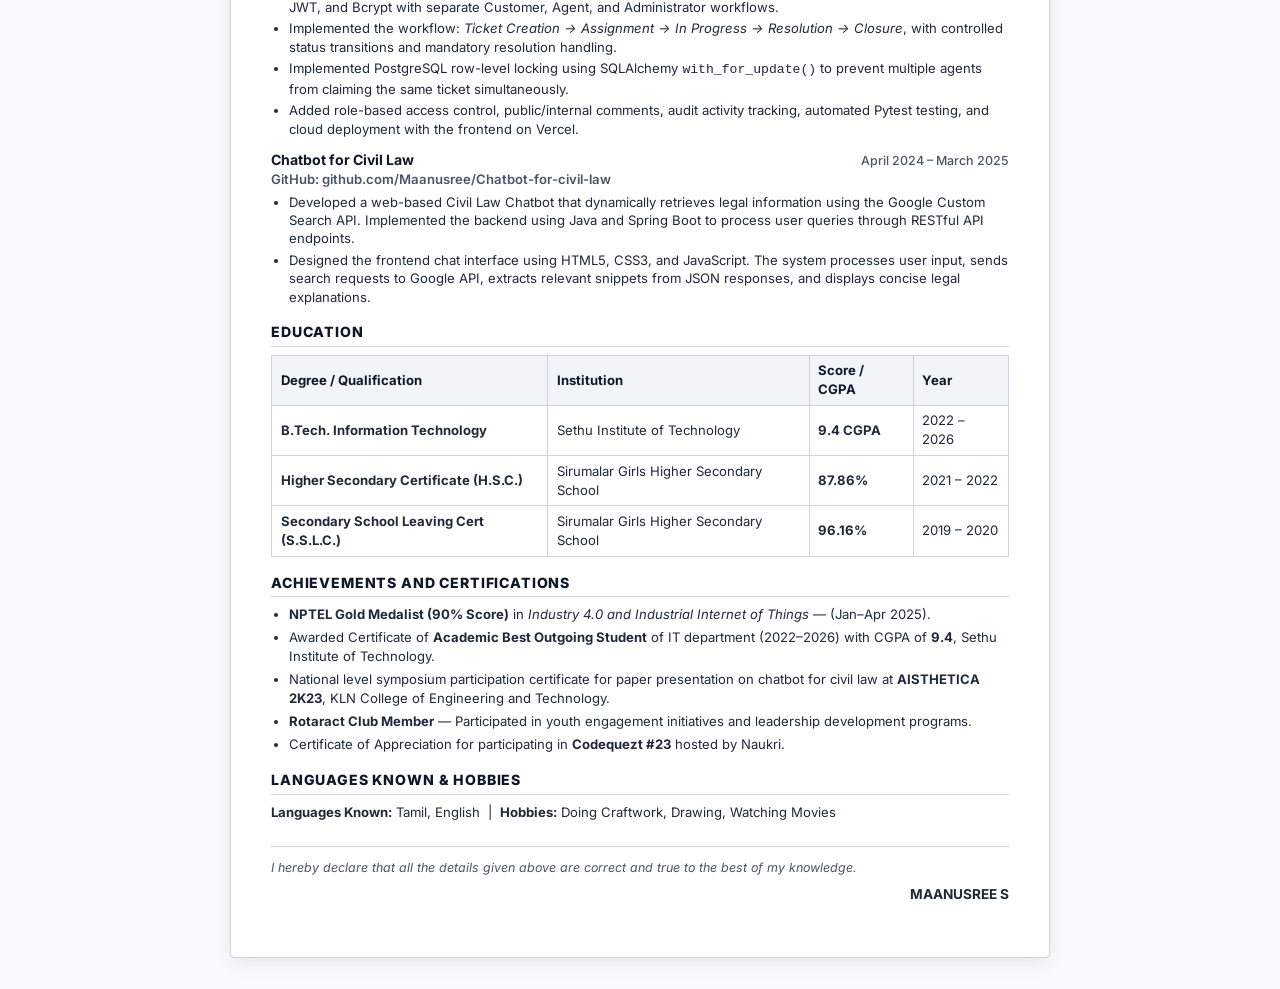
==== commit fbf5ba1c: "Update LinkedIn URL to maanusree-s-4305a4314 across all files and add _replyto in form" ====
--- a/resume.html
+++ b/resume.html
@@ -318,7 +318,7 @@
       <div class="contact-block">
         <div><i class="fa-solid fa-phone"></i> +91 74182 14150</div>
         <div><i class="fa-solid fa-envelope"></i> <a href="mailto:maanusree1105@gmail.com">maanusree1105@gmail.com</a></div>
-        <div><i class="fa-brands fa-linkedin"></i> <a href="https://www.linkedin.com/in/manusree-4305a4314" target="_blank">in/manusree-4305a4314</a></div>
+        <div><i class="fa-brands fa-linkedin"></i> <a href="https://www.linkedin.com/in/maanusree-s-4305a4314" target="_blank">in/maanusree-s-4305a4314</a></div>
         <div><i class="fa-brands fa-github"></i> <a href="https://github.com/Maanusree" target="_blank">github.com/Maanusree</a></div>
       </div>
     </header>
